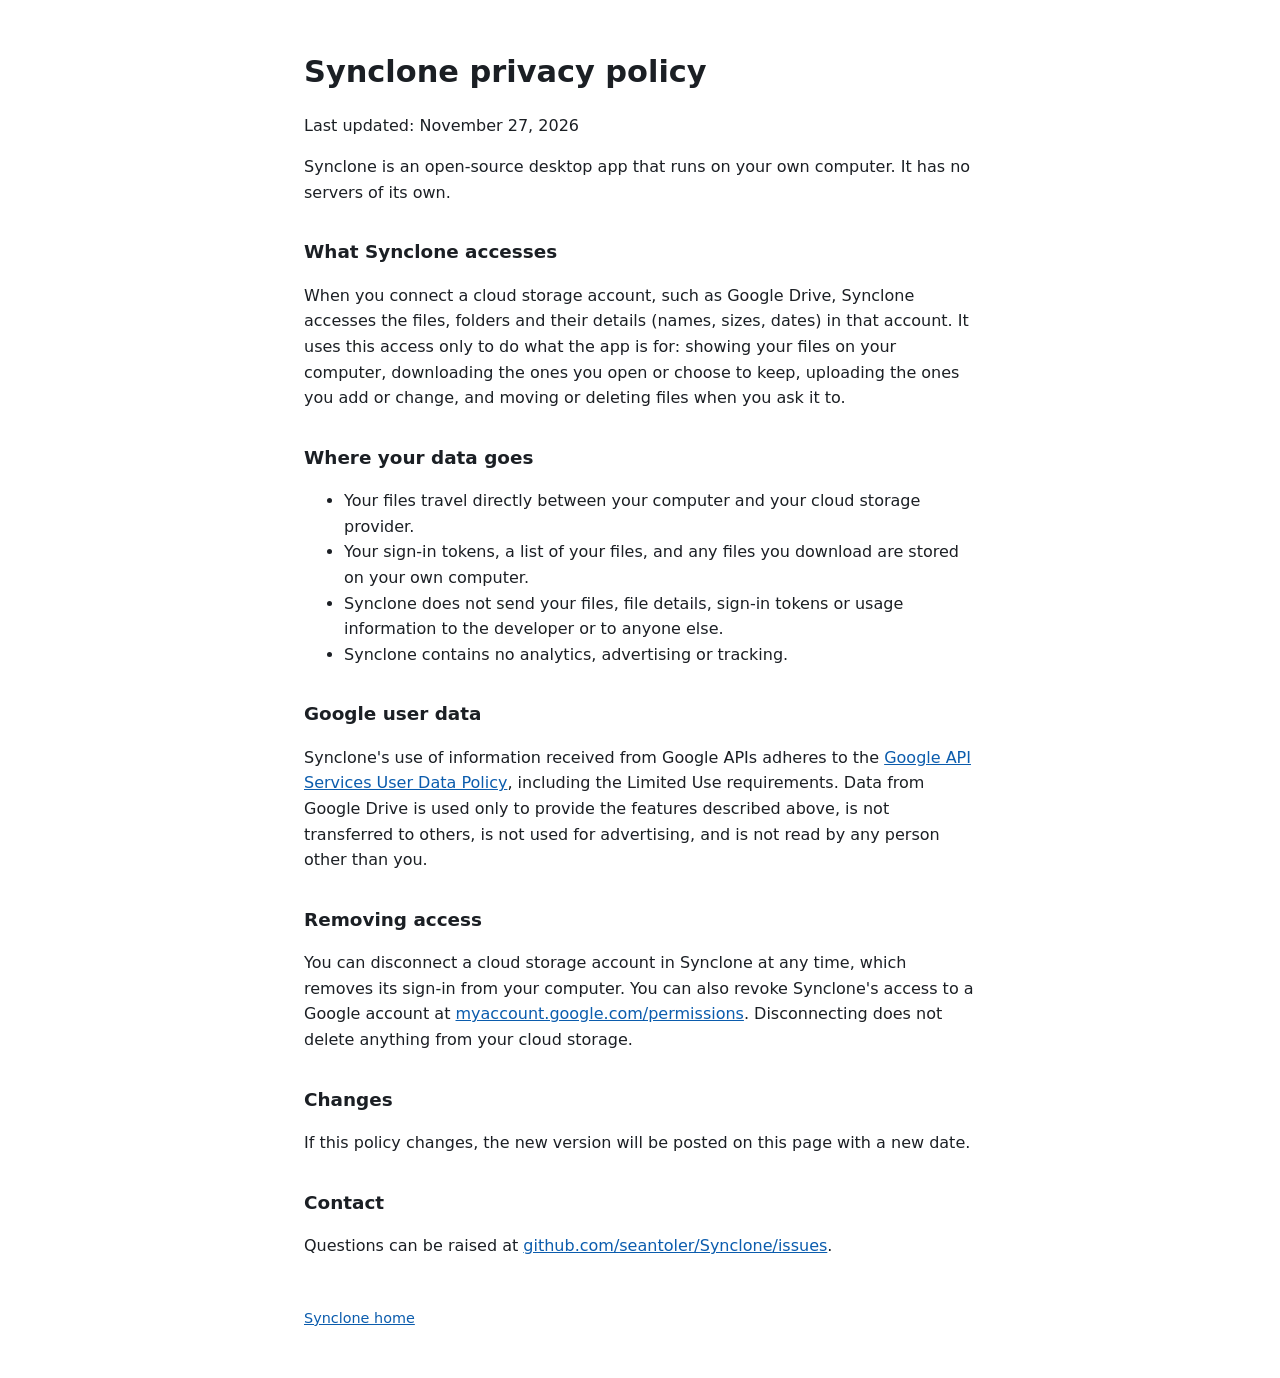
==== docs/privacy.html @ 6cdef215 "Add project home page and privacy policy for GitHub Pages Co-Authored-By: Claude Fable 5.2 <noreply@" ====
<!DOCTYPE html>
<html lang="en">
<head>
<meta charset="utf-8">
<meta name="viewport" content="width=device-width, initial-scale=1">
<title>Synclone privacy policy</title>
<link rel="stylesheet" href="style.css">
</head>
<body>
<h1>Synclone privacy policy</h1>
<p>Last updated: November 27, 2026</p>

<p>Synclone is an open-source desktop app that runs on your own computer. It has no servers of its own.</p>

<h2>What Synclone accesses</h2>
<p>When you connect a cloud storage account, such as Google Drive, Synclone accesses the files, folders and their details (names, sizes, dates) in that account. It uses this access only to do what the app is for: showing your files on your computer, downloading the ones you open or choose to keep, uploading the ones you add or change, and moving or deleting files when you ask it to.</p>

<h2>Where your data goes</h2>
<ul>
<li>Your files travel directly between your computer and your cloud storage provider.</li>
<li>Your sign-in tokens, a list of your files, and any files you download are stored on your own computer.</li>
<li>Synclone does not send your files, file details, sign-in tokens or usage information to the developer or to anyone else.</li>
<li>Synclone contains no analytics, advertising or tracking.</li>
</ul>

<h2>Google user data</h2>
<p>Synclone's use of information received from Google APIs adheres to the <a href="https://developers.google.com/terms/api-services-user-data-policy">Google API Services User Data Policy</a>, including the Limited Use requirements. Data from Google Drive is used only to provide the features described above, is not transferred to others, is not used for advertising, and is not read by any person other than you.</p>

<h2>Removing access</h2>
<p>You can disconnect a cloud storage account in Synclone at any time, which removes its sign-in from your computer. You can also revoke Synclone's access to a Google account at <a href="https://myaccount.google.com/permissions">myaccount.google.com/permissions</a>. Disconnecting does not delete anything from your cloud storage.</p>

<h2>Changes</h2>
<p>If this policy changes, the new version will be posted on this page with a new date.</p>

<h2>Contact</h2>
<p>Questions can be raised at <a href="https://github.com/seantoler/Synclone/issues">github.com/seantoler/Synclone/issues</a>.</p>

<footer><a href="index.html">Synclone home</a></footer>
</body>
</html>
---- docs/style.css ----
body{font-family:system-ui,-apple-system,"Segoe UI",sans-serif;max-width:42rem;margin:3rem auto;padding:0 1.25rem;line-height:1.6;color:#1b1f24;background:#fff}
h1{font-size:1.9rem;margin-bottom:.25rem}h2{font-size:1.15rem;margin-top:2rem}
a{color:#0b5cad}footer{margin-top:3rem;font-size:.9rem;color:#57606a}
@media(prefers-color-scheme:dark){body{color:#e6edf3;background:#0d1117}a{color:#6cb6ff}footer{color:#8b949e}}
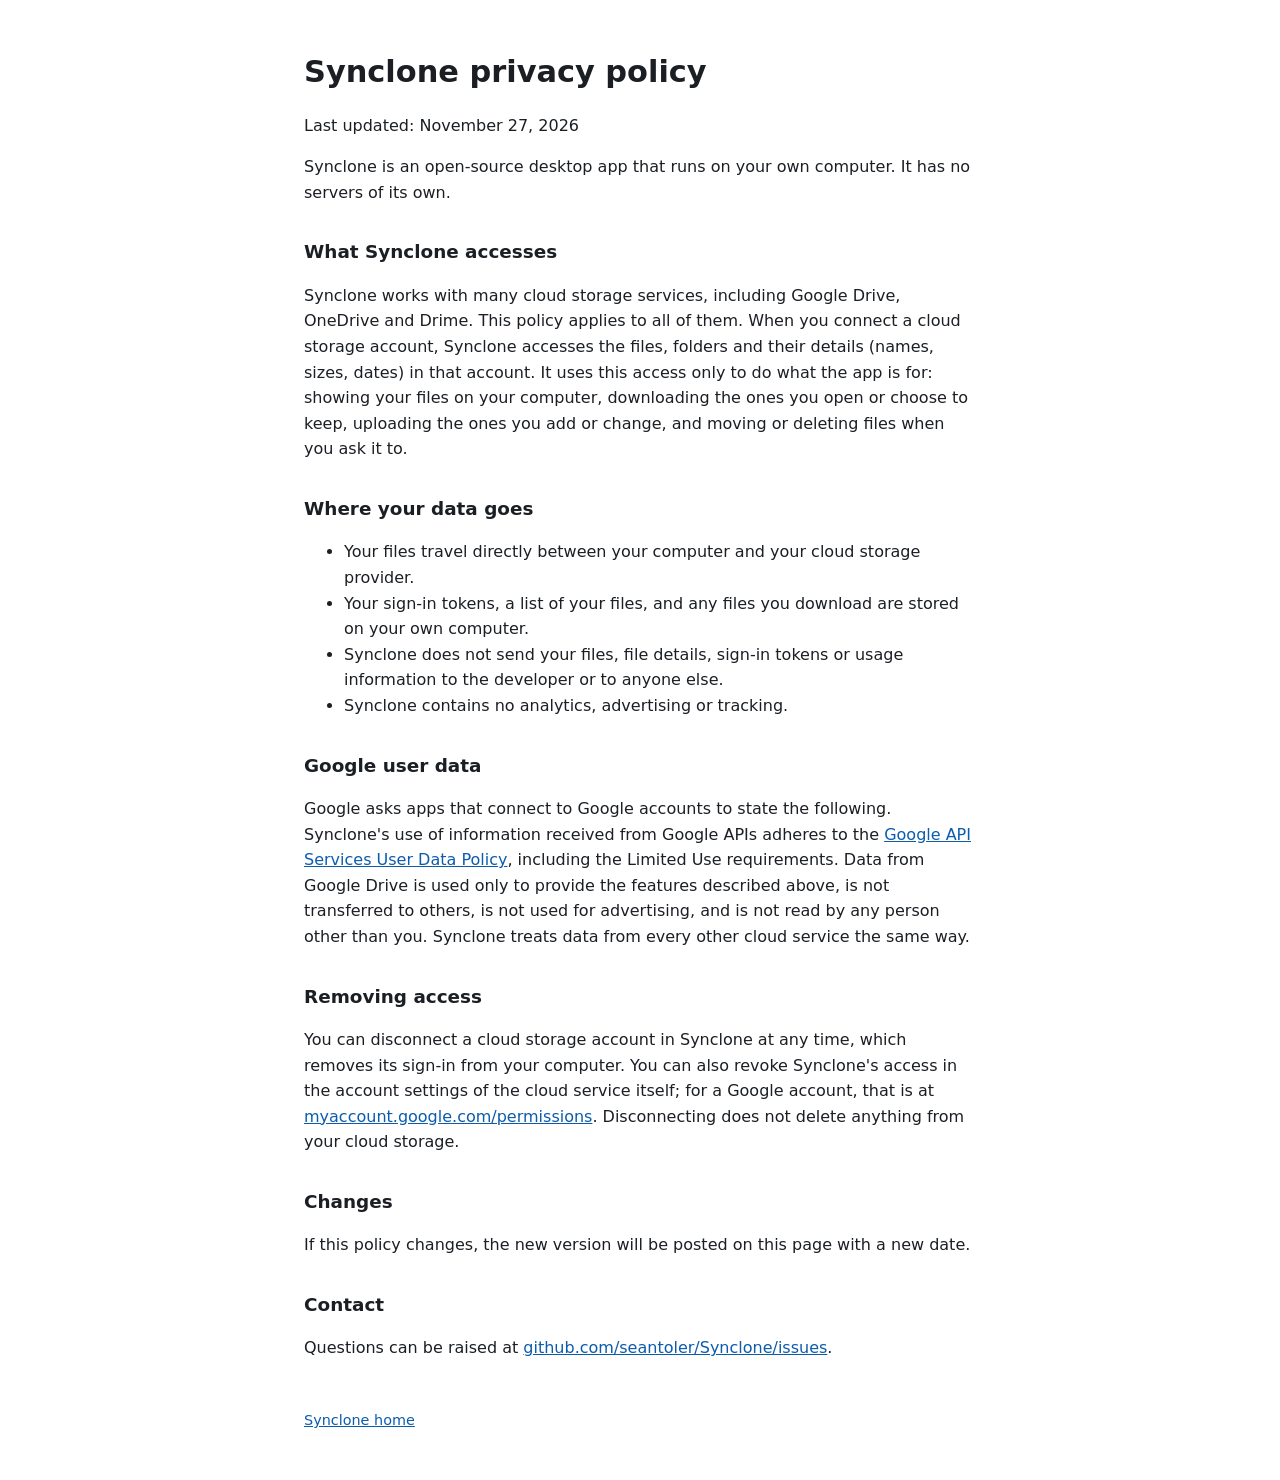
==== commit 8bce4910: "Generalize home page and privacy policy to all cloud services Co-Authored-By: Claude Fable 5.2 <nore" ====
--- a/docs/privacy.html
+++ b/docs/privacy.html
@@ -13,7 +13,7 @@
 <p>Synclone is an open-source desktop app that runs on your own computer. It has no servers of its own.</p>
 
 <h2>What Synclone accesses</h2>
-<p>When you connect a cloud storage account, such as Google Drive, Synclone accesses the files, folders and their details (names, sizes, dates) in that account. It uses this access only to do what the app is for: showing your files on your computer, downloading the ones you open or choose to keep, uploading the ones you add or change, and moving or deleting files when you ask it to.</p>
+<p>Synclone works with many cloud storage services, including Google Drive, OneDrive and Drime. This policy applies to all of them. When you connect a cloud storage account, Synclone accesses the files, folders and their details (names, sizes, dates) in that account. It uses this access only to do what the app is for: showing your files on your computer, downloading the ones you open or choose to keep, uploading the ones you add or change, and moving or deleting files when you ask it to.</p>
 
 <h2>Where your data goes</h2>
 <ul>
@@ -24,10 +24,10 @@
 </ul>
 
 <h2>Google user data</h2>
-<p>Synclone's use of information received from Google APIs adheres to the <a href="https://developers.google.com/terms/api-services-user-data-policy">Google API Services User Data Policy</a>, including the Limited Use requirements. Data from Google Drive is used only to provide the features described above, is not transferred to others, is not used for advertising, and is not read by any person other than you.</p>
+<p>Google asks apps that connect to Google accounts to state the following. Synclone's use of information received from Google APIs adheres to the <a href="https://developers.google.com/terms/api-services-user-data-policy">Google API Services User Data Policy</a>, including the Limited Use requirements. Data from Google Drive is used only to provide the features described above, is not transferred to others, is not used for advertising, and is not read by any person other than you. Synclone treats data from every other cloud service the same way.</p>
 
 <h2>Removing access</h2>
-<p>You can disconnect a cloud storage account in Synclone at any time, which removes its sign-in from your computer. You can also revoke Synclone's access to a Google account at <a href="https://myaccount.google.com/permissions">myaccount.google.com/permissions</a>. Disconnecting does not delete anything from your cloud storage.</p>
+<p>You can disconnect a cloud storage account in Synclone at any time, which removes its sign-in from your computer. You can also revoke Synclone's access in the account settings of the cloud service itself; for a Google account, that is at <a href="https://myaccount.google.com/permissions">myaccount.google.com/permissions</a>. Disconnecting does not delete anything from your cloud storage.</p>
 
 <h2>Changes</h2>
 <p>If this policy changes, the new version will be posted on this page with a new date.</p>
